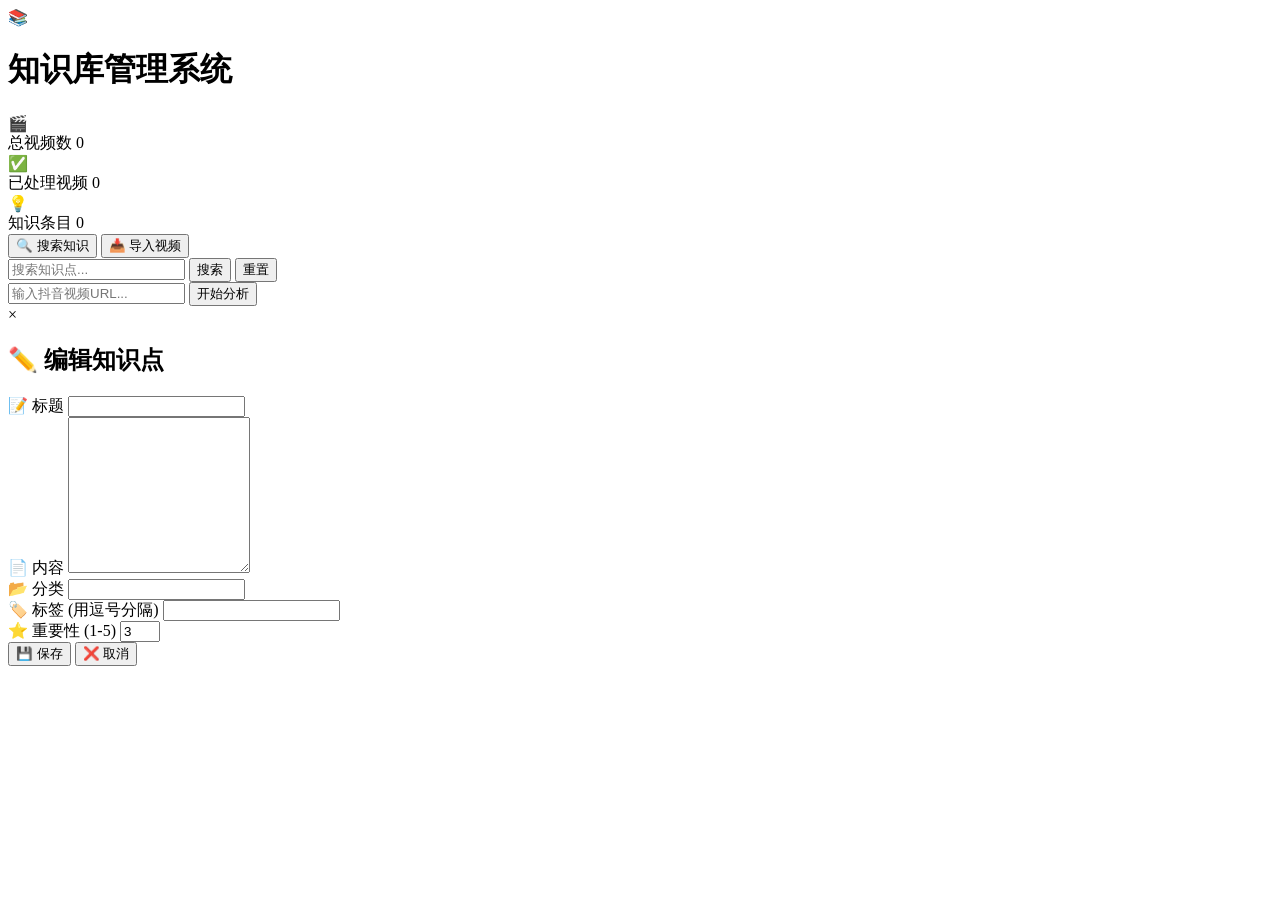
==== templates/index.html @ 3088b77e "feat(视频获取): 添加短链接转换功能以支持更多URL格式 在视频获取流程中添加短链接转换功能，能够自动将抖音、快手等平台的短链接转换为长链接" ====
<!DOCTYPE html>
<html lang="zh-CN">
<head>
    <meta charset="UTF-8">
    <meta name="viewport" content="width=device-width, initial-scale=1.0">
    <title>知识库管理系统</title>
    <link rel="stylesheet" href="{{ url_for('static', filename='style.css') }}">
</head>
<body>
    <div class="container">
        <header>
            <div class="header-content">
                <div class="header-title">
                    <span class="header-icon">📚</span>
                    <h1>知识库管理系统</h1>
                </div>
                <div class="stats" id="stats">
                    <div class="stat-item">
                        <div class="stat-icon">🎬</div>
                        <div class="stat-content">
                            <span class="stat-label">总视频数</span>
                            <span class="stat-value" id="total-videos">0</span>
                        </div>
                    </div>
                    <div class="stat-item">
                        <div class="stat-icon">✅</div>
                        <div class="stat-content">
                            <span class="stat-label">已处理视频</span>
                            <span class="stat-value" id="processed-videos">0</span>
                        </div>
                    </div>
                    <div class="stat-item">
                        <div class="stat-icon">💡</div>
                        <div class="stat-content">
                            <span class="stat-label">知识条目</span>
                            <span class="stat-value" id="total-knowledge">0</span>
                        </div>
                    </div>
                </div>
            </div>
        </header>

        <div class="tabs-container">
            <div class="tabs">
                <button class="tab-btn active" onclick="switchTab('search')">
                    <span class="tab-icon">🔍</span>
                    搜索知识
                </button>
                <button class="tab-btn" onclick="switchTab('import')">
                    <span class="tab-icon">📥</span>
                    导入视频
                </button>
            </div>

            <div class="tab-content">
                <div id="search-tab" class="tab-pane active">
                    <div class="search-wrapper">
                        <input type="text" id="search-input" placeholder="搜索知识点..." class="search-input">
                        <button onclick="searchKnowledge()" class="btn btn-primary">
                            <span>搜索</span>
                        </button>
                        <button onclick="loadKnowledge()" class="btn btn-secondary">
                            <span>重置</span>
                        </button>
                    </div>
                </div>

                <div id="import-tab" class="tab-pane">
                    <div class="import-wrapper">
                        <input type="text" id="video-url-input" placeholder="输入抖音视频URL..." class="video-input">
                        <button onclick="analyzeVideo()" class="btn btn-success" id="analyze-btn">
                            <span>开始分析</span>
                        </button>
                    </div>
                    <div id="progress-section" class="progress-section" style="display: none;">
                        <div class="progress-info">
                            <span class="progress-icon">⏳</span>
                            <span class="progress-label">处理进度</span>
                        </div>
                        <div class="progress-bar">
                            <div class="progress-fill" id="progress-fill"></div>
                        </div>
                        <div class="progress-text" id="progress-text">准备中...</div>
                    </div>
                </div>
            </div>
        </div>

        <div class="knowledge-list" id="knowledge-list">
        </div>

        <div class="pagination" id="pagination">
        </div>
    </div>

    <div id="edit-modal" class="modal">
        <div class="modal-content">
            <span class="close" onclick="closeModal()">&times;</span>
            <h2>✏️ 编辑知识点</h2>
            <form id="edit-form">
                <input type="hidden" id="edit-id">
                <div class="form-group">
                    <label for="edit-title">📝 标题</label>
                    <input type="text" id="edit-title" required>
                </div>
                <div class="form-group">
                    <label for="edit-content">📄 内容</label>
                    <textarea id="edit-content" rows="10" required></textarea>
                </div>
                <div class="form-group">
                    <label for="edit-category">📂 分类</label>
                    <input type="text" id="edit-category">
                </div>
                <div class="form-group">
                    <label for="edit-tags">🏷️ 标签 (用逗号分隔)</label>
                    <input type="text" id="edit-tags">
                </div>
                <div class="form-group">
                    <label for="edit-importance">⭐ 重要性 (1-5)</label>
                    <input type="number" id="edit-importance" min="1" max="5" value="3">
                </div>
                <div class="form-actions">
                    <button type="submit" class="btn btn-primary">
                        <span>💾 保存</span>
                    </button>
                    <button type="button" class="btn btn-secondary" onclick="closeModal()">
                        <span>❌ 取消</span>
                    </button>
                </div>
            </form>
        </div>
    </div>

    <script>
        let currentPage = 1;
        const perPage = 20;

        document.addEventListener('DOMContentLoaded', function() {
            loadKnowledge();
            loadStats();
        });

        document.getElementById('search-input').addEventListener('keypress', function(e) {
            if (e.key === 'Enter') {
                searchKnowledge();
            }
        });

        document.getElementById('video-url-input').addEventListener('keypress', function(e) {
            if (e.key === 'Enter') {
                analyzeVideo();
            }
        });

        function switchTab(tabName) {
            const searchTab = document.getElementById('search-tab');
            const importTab = document.getElementById('import-tab');
            const tabButtons = document.querySelectorAll('.tab-btn');

            tabButtons.forEach(btn => btn.classList.remove('active'));

            if (tabName === 'search') {
                searchTab.classList.add('active');
                importTab.classList.remove('active');
                tabButtons[0].classList.add('active');
            } else {
                importTab.classList.add('active');
                searchTab.classList.remove('active');
                tabButtons[1].classList.add('active');
            }
        }

        function loadKnowledge(page = 1) {
            currentPage = page;
            const searchInput = document.getElementById('search-input').value;
            const url = searchInput 
                ? `/api/knowledge?search=${encodeURIComponent(searchInput)}&page=${page}&per_page=${perPage}`
                : `/api/knowledge?page=${page}&per_page=${perPage}`;

            console.log('正在加载知识条目:', url);
            fetch(url)
                .then(response => {
                    console.log('API响应状态:', response.status);
                    return response.json();
                })
                .then(data => {
                    console.log('API返回数据:', data);
                    console.log('知识条目数量:', data.knowledge.length);
                    renderKnowledge(data.knowledge);
                    renderPagination(data.total_pages, data.page);
                })
                .catch(error => {
                    console.error('加载知识条目失败:', error);
                });
        }

        function searchKnowledge() {
            loadKnowledge(1);
        }

        function renderKnowledge(knowledgeList) {
            console.log('正在渲染知识条目，数量:', knowledgeList.length);
            const container = document.getElementById('knowledge-list');
            container.innerHTML = '';

            if (knowledgeList.length === 0) {
                container.innerHTML = '<p class="no-data">📭 暂无数据</p>';
                return;
            }

            knowledgeList.forEach(kp => {
                console.log('渲染知识条目:', kp.title);
                const card = document.createElement('div');
                card.className = 'knowledge-card';
                card.innerHTML = `
                    <div class="card-header">
                        <h3 class="card-title">${escapeHtml(kp.title || '无标题')}</h3>
                        <span class="card-category">${escapeHtml(kp.category || '未分类')}</span>
                    </div>
                    <div class="card-content">
                        <p>${escapeHtml(kp.content || '')}</p>
                    </div>
                    <div class="card-footer">
                        <div class="tags">
                            ${ensureArray(kp.tags).map(tag => `<span class="tag">${escapeHtml(tag)}</span>`).join('')}
                        </div>
                        <div class="card-meta">
                            <span class="importance importance-${kp.importance}">重要性: ${kp.importance}</span>
                            <span class="date">${kp.created_at}</span>
                        </div>
                    </div>
                    <div class="card-actions">
                        <button onclick="editKnowledge(${kp.id})" class="btn btn-small btn-edit">
                            <span>✏️ 编辑</span>
                        </button>
                        <button onclick="deleteKnowledge(${kp.id})" class="btn btn-small btn-delete">
                            <span>🗑️ 删除</span>
                        </button>
                    </div>
                `;
                container.appendChild(card);
            });
            console.log('知识条目渲染完成');
        }

        function renderPagination(totalPages, currentPage) {
            const container = document.getElementById('pagination');
            container.innerHTML = '';

            if (totalPages <= 1) return;

            for (let i = 1; i <= totalPages; i++) {
                const btn = document.createElement('button');
                btn.className = `page-btn ${i === currentPage ? 'active' : ''}`;
                btn.textContent = i;
                btn.onclick = () => loadKnowledge(i);
                container.appendChild(btn);
            }
        }

        function editKnowledge(id) {
            fetch(`/api/knowledge/${id}`)
                .then(response => response.json())
                .then(data => {
                    document.getElementById('edit-id').value = data.id;
                    document.getElementById('edit-title').value = data.title || '';
                    document.getElementById('edit-content').value = data.content || '';
                    document.getElementById('edit-category').value = data.category || '';
                    document.getElementById('edit-tags').value = ensureArray(data.tags).join(', ');
                    document.getElementById('edit-importance').value = data.importance || 3;
                    document.getElementById('edit-modal').style.display = 'block';
                });
        }

        function deleteKnowledge(id) {
            if (confirm('确定要删除这个知识点吗？')) {
                fetch(`/api/knowledge/${id}`, {
                    method: 'DELETE'
                })
                .then(response => response.json())
                .then(data => {
                    if (data.success) {
                        loadKnowledge(currentPage);
                        loadStats();
                        alert('删除成功');
                    } else {
                        alert('删除失败');
                    }
                });
            }
        }

        function closeModal() {
            document.getElementById('edit-modal').style.display = 'none';
        }

        document.getElementById('edit-form').addEventListener('submit', function(e) {
            e.preventDefault();
            const id = document.getElementById('edit-id').value;
            const tags = document.getElementById('edit-tags').value.split(',').map(t => t.trim()).filter(t => t);

            fetch(`/api/knowledge/${id}`, {
                method: 'PUT',
                headers: {
                    'Content-Type': 'application/json'
                },
                body: JSON.stringify({
                    title: document.getElementById('edit-title').value,
                    content: document.getElementById('edit-content').value,
                    category: document.getElementById('edit-category').value,
                    tags: tags,
                    importance: parseInt(document.getElementById('edit-importance').value)
                })
            })
            .then(response => response.json())
            .then(data => {
                if (data.success) {
                    closeModal();
                    loadKnowledge(currentPage);
                    alert('保存成功');
                } else {
                    alert('保存失败');
                }
            });
        });

        function analyzeVideo() {
            const url = document.getElementById('video-url-input').value.trim();
            if (!url) {
                alert('请输入视频URL');
                return;
            }

            const btn = document.getElementById('analyze-btn');
            btn.disabled = true;
            btn.innerHTML = '<span>⏳ 分析中...</span>';

            document.getElementById('progress-section').style.display = 'block';
            updateProgress(0, '正在启动任务...');

            fetch('/api/analyze', {
                method: 'POST',
                headers: {
                    'Content-Type': 'application/json'
                },
                body: JSON.stringify({ url: url })
            })
            .then(response => {
                if (!response.ok) {
                    throw new Error(`HTTP ${response.status}`);
                }
                return response.json();
            })
            .then(data => {
                if (data.success) {
                    pollTaskStatus(data.task_id);
                } else {
                    throw new Error(data.error || '分析失败');
                }
            })
            .catch(error => {
                updateProgress(0, '分析失败: ' + error.message);
                btn.disabled = false;
                btn.innerHTML = '<span>🎥 开始分析</span>';
                setTimeout(() => {
                    document.getElementById('progress-section').style.display = 'none';
                }, 3000);
                alert('视频分析失败: ' + error.message);
            });
        }

        function pollTaskStatus(taskId) {
            const pollInterval = setInterval(() => {
                fetch(`/api/task/${taskId}`)
                    .then(response => response.json())
                    .then(data => {
                        if (data.error) {
                            clearInterval(pollInterval);
                            updateProgress(0, '任务错误: ' + data.error);
                            const btn = document.getElementById('analyze-btn');
                            btn.disabled = false;
                            btn.innerHTML = '<span>🎥 开始分析</span>';
                            setTimeout(() => {
                                document.getElementById('progress-section').style.display = 'none';
                            }, 3000);
                            return;
                        }

                        updateProgress(data.progress, data.message);

                        if (data.status === 'completed') {
                            clearInterval(pollInterval);
                            setTimeout(() => {
                                document.getElementById('progress-section').style.display = 'none';
                                const btn = document.getElementById('analyze-btn');
                                btn.disabled = false;
                                btn.innerHTML = '<span>🎥 开始分析</span>';
                                document.getElementById('video-url-input').value = '';
                                loadKnowledge();
                                loadStats();
                                alert(`✅ 视频分析完成！提取了 ${data.result} 个知识点`);
                            }, 1000);
                        } else if (data.status === 'failed') {
                            clearInterval(pollInterval);
                            updateProgress(0, '任务失败: ' + data.error);
                            const btn = document.getElementById('analyze-btn');
                            btn.disabled = false;
                            btn.innerHTML = '<span>🎥 开始分析</span>';
                            setTimeout(() => {
                                document.getElementById('progress-section').style.display = 'none';
                            }, 3000);
                            alert('视频分析失败: ' + data.error);
                        }
                    })
                    .catch(error => {
                        console.error('轮询任务状态失败:', error);
                    });
            }, 1000);
        }

        function updateProgress(percent, text) {
            document.getElementById('progress-fill').style.width = percent + '%';
            document.getElementById('progress-text').textContent = text;
        }

        function loadStats() {
            fetch('/api/stats')
                .then(response => response.json())
                .then(data => {
                    document.getElementById('total-videos').textContent = data.total_videos;
                    document.getElementById('processed-videos').textContent = data.processed_videos;
                    document.getElementById('total-knowledge').textContent = data.total_knowledge;
                });
        }

        function escapeHtml(text) {
            const div = document.createElement('div');
            div.textContent = text;
            return div.innerHTML;
        }

        function ensureArray(value) {
            if (Array.isArray(value)) {
                return value;
            }
            if (typeof value === 'string' && value) {
                try {
                    return JSON.parse(value);
                } catch (e) {
                    return value.split(',').map(t => t.trim()).filter(t => t);
                }
            }
            return [];
        }
    </script>
</body>
</html>
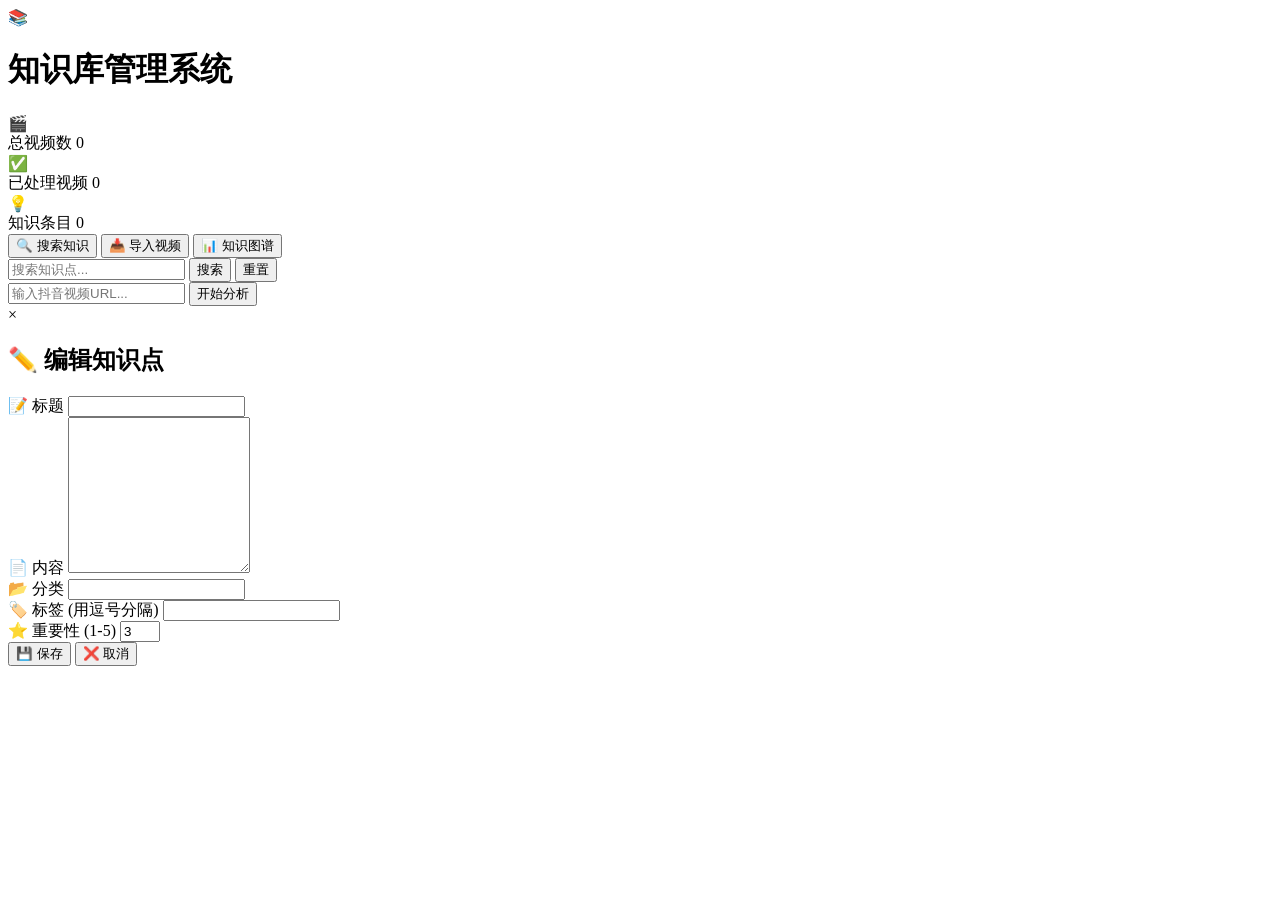
==== commit 7b3a5cca: "refactor(项目结构): 重构项目为模块化结构并优化部署流程 将项目重构为模块化结构，主要变更包括： 1. 将核心功能移至src/core目录 2. 用户界面代码移至src/ui目录 3. 工具" ====
--- a/templates/index.html
+++ b/templates/index.html
@@ -50,6 +50,10 @@
                     <span class="tab-icon">📥</span>
                     导入视频
                 </button>
+                <button class="tab-btn" onclick="location.href='/graph'">
+                    <span class="tab-icon">📊</span>
+                    知识图谱
+                </button>
             </div>
 
             <div class="tab-content">
@@ -209,10 +213,11 @@
             }
 
             knowledgeList.forEach(kp => {
-                console.log('渲染知识条目:', kp.title);
+                console.log('渲染知识条目:', kp.title, 'video_url:', kp.video_url);
                 const card = document.createElement('div');
                 card.className = 'knowledge-card';
-                card.innerHTML = `
+                
+                const cardHTML = `
                     <div class="card-header">
                         <h3 class="card-title">${escapeHtml(kp.title || '无标题')}</h3>
                         <span class="card-category">${escapeHtml(kp.category || '未分类')}</span>
@@ -230,6 +235,9 @@
                         </div>
                     </div>
                     <div class="card-actions">
+                        <button onclick="openDouyinVideo('${escapeHtml(kp.video_url || '')}')" class="btn btn-small btn-douyin" title="在抖音中查看视频">
+                            <img src="/static/douyin-icon.png" alt="抖音" class="btn-icon">
+                        </button>
                         <button onclick="editKnowledge(${kp.id})" class="btn btn-small btn-edit">
                             <span>✏️ 编辑</span>
                         </button>
@@ -238,6 +246,9 @@
                         </button>
                     </div>
                 `;
+                
+                console.log('生成的HTML:', cardHTML);
+                card.innerHTML = cardHTML;
                 container.appendChild(card);
             });
             console.log('知识条目渲染完成');
@@ -288,6 +299,14 @@
                     }
                 });
             }
+        }
+
+        function openDouyinVideo(videoUrl) {
+            if (!videoUrl) {
+                alert('没有找到视频链接');
+                return;
+            }
+            window.open(videoUrl, '_blank');
         }
 
         function closeModal() {
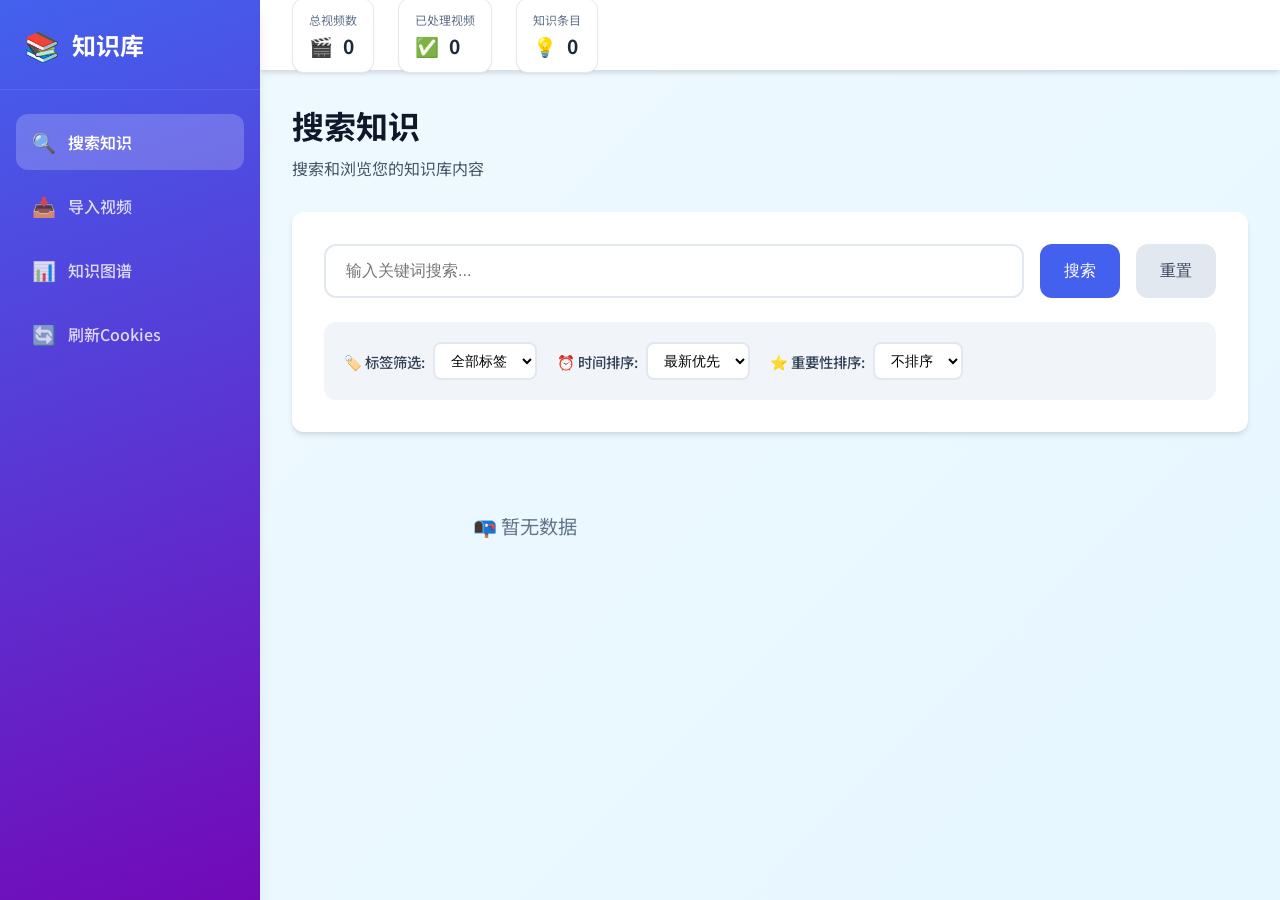
==== commit 96032941: "feat: 新增用户访问日志功能及相关工具 新增用户访问日志表及相关API，用于记录用户访问信息。添加多个cookies管理工具脚本，包括手动登录、cookies格式修复和转换工具。扩展数据库功能，支" ====
--- a/templates/index.html
+++ b/templates/index.html
@@ -4,78 +4,1077 @@
     <meta charset="UTF-8">
     <meta name="viewport" content="width=device-width, initial-scale=1.0">
     <title>知识库管理系统</title>
-    <link rel="stylesheet" href="{{ url_for('static', filename='style.css') }}">
+    <link href="https://fonts.googleapis.com/css2?family=Noto+Sans+SC:wght@300;400;500;700&display=swap" rel="stylesheet">
+    <style>
+        :root {
+            --primary: #4361ee;
+            --primary-dark: #3a56d4;
+            --secondary: #7209b7;
+            --accent: #4cc9f0;
+            --success: #4ade80;
+            --warning: #facc15;
+            --danger: #f87171;
+            --light: #f8fafc;
+            --dark: #0f172a;
+            --gray-100: #f1f5f9;
+            --gray-200: #e2e8f0;
+            --gray-300: #cbd5e1;
+            --gray-400: #94a3b8;
+            --gray-500: #64748b;
+            --gray-600: #475569;
+            --gray-700: #334155;
+            --gray-800: #1e293b;
+            --gray-900: #0f172a;
+            --card-bg: #ffffff;
+            --sidebar-width: 260px;
+            --header-height: 70px;
+            --border-radius: 12px;
+            --shadow-sm: 0 1px 2px rgba(0, 0, 0, 0.05);
+            --shadow-md: 0 4px 6px -1px rgba(0, 0, 0, 0.1), 0 2px 4px -1px rgba(0, 0, 0, 0.06);
+            --shadow-lg: 0 10px 15px -3px rgba(0, 0, 0, 0.1), 0 4px 6px -2px rgba(0, 0, 0, 0.05);
+        }
+
+        * {
+            margin: 0;
+            padding: 0;
+            box-sizing: border-box;
+        }
+
+        body {
+            font-family: 'Noto Sans SC', -apple-system, BlinkMacSystemFont, 'Segoe UI', Roboto, Oxygen, Ubuntu, Cantarell, 'Open Sans', 'Helvetica Neue', sans-serif;
+            background: linear-gradient(135deg, #f0f9ff 0%, #e6f7ff 100%);
+            color: var(--gray-800);
+            min-height: 100vh;
+            display: flex;
+            overflow-x: hidden;
+        }
+
+        /* Sidebar */
+        .sidebar {
+            width: var(--sidebar-width);
+            background: linear-gradient(160deg, var(--primary) 0%, var(--secondary) 100%);
+            color: white;
+            padding: 24px 0;
+            position: fixed;
+            height: 100vh;
+            top: 0;
+            left: 0;
+            z-index: 100;
+            overflow-y: auto;
+            box-shadow: var(--shadow-lg);
+        }
+
+        .sidebar-header {
+            padding: 0 24px 24px;
+            border-bottom: 1px solid rgba(255, 255, 255, 0.1);
+            margin-bottom: 24px;
+        }
+
+        .sidebar-title {
+            display: flex;
+            align-items: center;
+            gap: 12px;
+            font-size: 1.5rem;
+            font-weight: 700;
+        }
+
+        .sidebar-title .icon {
+            font-size: 1.8rem;
+        }
+
+        .nav-menu {
+            padding: 0 16px;
+        }
+
+        .nav-item {
+            margin-bottom: 8px;
+        }
+
+        .nav-link {
+            display: flex;
+            align-items: center;
+            gap: 12px;
+            padding: 14px 16px;
+            color: rgba(255, 255, 255, 0.8);
+            text-decoration: none;
+            border-radius: var(--border-radius);
+            transition: all 0.3s ease;
+            font-weight: 500;
+            cursor: pointer;
+        }
+
+        .nav-link:hover {
+            background: rgba(255, 255, 255, 0.1);
+            color: white;
+        }
+
+        .nav-link.active {
+            background: rgba(255, 255, 255, 0.2);
+            color: white;
+            font-weight: 600;
+        }
+
+        .nav-link.loading {
+            opacity: 0.6;
+            cursor: not-allowed;
+        }
+
+        .nav-link.loading::after {
+            content: '...';
+            animation: dots 1.5s steps(4, end) infinite;
+        }
+
+        @keyframes dots {
+            0%, 20% { content: ''; }
+            40% { content: '.'; }
+            60% { content: '..'; }
+            80%, 100% { content: '...'; }
+        }
+
+        .nav-link .icon {
+            font-size: 1.2rem;
+            width: 24px;
+            text-align: center;
+        }
+
+        /* Main Content */
+        .main-content {
+            flex: 1;
+            margin-left: var(--sidebar-width);
+            min-height: 100vh;
+        }
+
+        /* Header */
+        .main-header {
+            height: var(--header-height);
+            background: white;
+            box-shadow: var(--shadow-md);
+            display: flex;
+            align-items: center;
+            justify-content: space-between;
+            padding: 0 32px;
+            position: sticky;
+            top: 0;
+            z-index: 90;
+        }
+
+        .header-stats {
+            display: flex;
+            gap: 24px;
+        }
+
+        .stat-card {
+            background: var(--card-bg);
+            padding: 12px 16px;
+            border-radius: var(--border-radius);
+            box-shadow: var(--shadow-sm);
+            border: 1px solid var(--gray-200);
+        }
+
+        .stat-label {
+            font-size: 0.75rem;
+            color: var(--gray-500);
+            margin-bottom: 4px;
+            display: block;
+        }
+
+        .stat-value {
+            font-size: 1.2rem;
+            font-weight: 700;
+            color: var(--gray-800);
+        }
+
+        .stat-icon {
+            font-size: 1.2rem;
+            margin-right: 6px;
+        }
+
+        /* Content Area */
+        .content {
+            padding: 32px;
+        }
+
+        .page-header {
+            margin-bottom: 32px;
+        }
+
+        .page-title {
+            font-size: 2rem;
+            font-weight: 700;
+            color: var(--gray-900);
+            margin-bottom: 8px;
+        }
+
+        .page-subtitle {
+            font-size: 1rem;
+            color: var(--gray-600);
+        }
+
+        /* Tab Content */
+        .tab-content {
+            display: none;
+        }
+
+        .tab-content.active {
+            display: block;
+        }
+
+        /* Search Section */
+        .search-section {
+            background: var(--card-bg);
+            padding: 32px;
+            border-radius: var(--border-radius);
+            box-shadow: var(--shadow-md);
+            margin-bottom: 32px;
+        }
+
+        .search-form {
+            display: flex;
+            gap: 16px;
+            margin-bottom: 24px;
+        }
+
+        .filter-section {
+            display: flex;
+            gap: 20px;
+            flex-wrap: wrap;
+            padding: 20px;
+            background: var(--gray-100);
+            border-radius: var(--border-radius);
+            margin-top: 20px;
+        }
+
+        .filter-group {
+            display: flex;
+            align-items: center;
+            gap: 8px;
+        }
+
+        .filter-label {
+            font-weight: 500;
+            color: var(--gray-700);
+            font-size: 0.9rem;
+            white-space: nowrap;
+        }
+
+        .filter-select {
+            padding: 8px 12px;
+            border: 2px solid var(--gray-200);
+            border-radius: 8px;
+            background: white;
+            font-size: 0.9rem;
+            cursor: pointer;
+            transition: all 0.3s ease;
+        }
+
+        .filter-select:hover {
+            border-color: var(--primary);
+        }
+
+        .filter-select:focus {
+            outline: none;
+            border-color: var(--primary);
+            box-shadow: 0 0 0 3px rgba(67, 97, 238, 0.1);
+        }
+
+        .search-input {
+            flex: 1;
+            padding: 16px 20px;
+            border: 2px solid var(--gray-200);
+            border-radius: var(--border-radius);
+            font-size: 1rem;
+            transition: all 0.3s ease;
+        }
+
+        .search-input:focus {
+            outline: none;
+            border-color: var(--primary);
+            box-shadow: 0 0 0 3px rgba(67, 97, 238, 0.1);
+        }
+
+        .btn {
+            padding: 16px 24px;
+            border: none;
+            border-radius: var(--border-radius);
+            cursor: pointer;
+            font-size: 1rem;
+            font-weight: 500;
+            transition: all 0.3s ease;
+            display: inline-flex;
+            align-items: center;
+            justify-content: center;
+            gap: 8px;
+        }
+
+        .btn-primary {
+            background: var(--primary);
+            color: white;
+        }
+
+        .btn-primary:hover {
+            background: var(--primary-dark);
+            transform: translateY(-2px);
+            box-shadow: 0 4px 12px rgba(67, 97, 238, 0.3);
+        }
+
+        .btn-secondary {
+            background: var(--gray-200);
+            color: var(--gray-700);
+        }
+
+        .btn-secondary:hover {
+            background: var(--gray-300);
+        }
+
+        .btn-success {
+            background: var(--success);
+            color: white;
+        }
+
+        .btn-success:hover {
+            background: #22c55e;
+        }
+
+        /* Import Section */
+        .import-section {
+            background: var(--card-bg);
+            padding: 32px;
+            border-radius: var(--border-radius);
+            box-shadow: var(--shadow-md);
+            margin-bottom: 32px;
+        }
+
+        .import-form {
+            display: flex;
+            gap: 16px;
+            margin-bottom: 24px;
+        }
+
+        .import-input {
+            flex: 1;
+            padding: 16px 20px;
+            border: 2px solid var(--gray-200);
+            border-radius: var(--border-radius);
+            font-size: 1rem;
+        }
+
+        .import-input:focus {
+            outline: none;
+            border-color: var(--success);
+            box-shadow: 0 0 0 3px rgba(76, 201, 240, 0.1);
+        }
+
+        /* Progress Section */
+        .progress-section {
+            background: var(--gray-100);
+            padding: 24px;
+            border-radius: var(--border-radius);
+            margin-top: 24px;
+        }
+
+        .progress-info {
+            display: flex;
+            align-items: center;
+            gap: 12px;
+            margin-bottom: 16px;
+        }
+
+        .progress-icon {
+            font-size: 1.5rem;
+        }
+
+        .progress-label {
+            font-weight: 600;
+            color: var(--gray-700);
+        }
+
+        .progress-bar {
+            height: 8px;
+            background: var(--gray-200);
+            border-radius: 4px;
+            overflow: hidden;
+            margin-bottom: 12px;
+        }
+
+        .progress-fill {
+            height: 100%;
+            background: linear-gradient(90deg, var(--primary), var(--accent));
+            transition: width 0.3s ease;
+            width: 0%;
+        }
+
+        .progress-text {
+            font-size: 0.9rem;
+            color: var(--gray-600);
+        }
+
+        /* Knowledge Grid */
+        .knowledge-grid {
+            display: grid;
+            grid-template-columns: repeat(auto-fill, minmax(400px, 1fr));
+            gap: 24px;
+            margin-bottom: 32px;
+        }
+
+        .knowledge-card {
+            background: var(--card-bg);
+            border-radius: var(--border-radius);
+            box-shadow: var(--shadow-md);
+            padding: 24px;
+            transition: all 0.3s ease;
+        }
+
+        .knowledge-card.highlighted {
+            border: 3px solid var(--primary);
+            box-shadow: 0 0 20px rgba(67, 97, 238, 0.5);
+            transform: scale(1.02);
+        }
+
+        .knowledge-card:hover {
+            transform: translateY(-4px);
+            box-shadow: var(--shadow-lg);
+        }
+
+        .card-header {
+            display: flex;
+            justify-content: space-between;
+            align-items: flex-start;
+            margin-bottom: 16px;
+        }
+
+        .card-header-left {
+            flex: 1;
+        }
+
+        .card-id {
+            background: var(--primary);
+            color: white;
+            padding: 4px 12px;
+            border-radius: 6px;
+            font-size: 0.85rem;
+            font-weight: 600;
+            white-space: nowrap;
+            box-shadow: 0 2px 4px rgba(67, 97, 238, 0.3);
+        }
+
+        .card-title {
+            font-size: 1.2rem;
+            font-weight: 600;
+            color: var(--gray-900);
+            margin-bottom: 8px;
+        }
+
+        .card-category {
+            display: inline-block;
+            padding: 4px 12px;
+            background: var(--gray-100);
+            color: var(--gray-600);
+            border-radius: 20px;
+            font-size: 0.85rem;
+            font-weight: 500;
+        }
+
+        .card-content {
+            color: var(--gray-700);
+            line-height: 1.6;
+            margin-bottom: 16px;
+            font-size: 0.95rem;
+        }
+
+        .related-ids {
+            background: var(--gray-100);
+            padding: 12px;
+            border-radius: 8px;
+            margin-bottom: 16px;
+            border-left: 3px solid var(--primary);
+        }
+
+        .related-label {
+            font-weight: 600;
+            color: var(--gray-700);
+            font-size: 0.85rem;
+            display: block;
+            margin-bottom: 8px;
+        }
+
+        .related-ids-list {
+            display: flex;
+            gap: 6px;
+            flex-wrap: wrap;
+        }
+
+        .related-id {
+            display: inline-block;
+            padding: 4px 10px;
+            background: white;
+            color: var(--primary);
+            border: 1px solid var(--primary);
+            border-radius: 4px;
+            font-size: 0.8rem;
+            font-weight: 500;
+            cursor: pointer;
+            transition: all 0.3s ease;
+        }
+
+        .related-id:hover {
+            background: var(--primary);
+            color: white;
+        }
+
+        .card-footer {
+            display: flex;
+            justify-content: space-between;
+            align-items: center;
+            padding-top: 16px;
+            border-top: 1px solid var(--gray-200);
+        }
+
+        .tags {
+            display: flex;
+            gap: 8px;
+            flex-wrap: wrap;
+        }
+
+        .tag {
+            padding: 4px 10px;
+            background: var(--gray-100);
+            color: var(--gray-600);
+            border-radius: 6px;
+            font-size: 0.8rem;
+        }
+
+        .card-meta {
+            display: flex;
+            align-items: center;
+            gap: 16px;
+        }
+
+        .importance {
+            font-size: 0.85rem;
+            font-weight: 500;
+        }
+
+        .importance-1 { color: var(--gray-500); }
+        .importance-2 { color: var(--warning); }
+        .importance-3 { color: var(--success); }
+        .importance-4 { color: var(--primary); }
+        .importance-5 { color: var(--danger); }
+
+        .date {
+            font-size: 0.85rem;
+            color: var(--gray-500);
+        }
+
+        .card-actions {
+            display: flex;
+            gap: 8px;
+            margin-top: 16px;
+        }
+
+        .btn-small {
+            padding: 8px 16px;
+            font-size: 0.85rem;
+            border-radius: 8px;
+            border: none;
+            cursor: pointer;
+            transition: all 0.3s ease;
+            display: inline-flex;
+            align-items: center;
+            gap: 6px;
+        }
+
+        .btn-edit {
+            background: var(--primary);
+            color: white;
+        }
+
+        .btn-edit:hover {
+            background: var(--primary-dark);
+        }
+
+        .btn-delete {
+            background: var(--danger);
+            color: white;
+        }
+
+        .btn-delete:hover {
+            background: #dc2626;
+        }
+
+        .btn-douyin {
+            background: #fe2c55;
+            color: white;
+        }
+
+        .btn-douyin:hover {
+            background: #e0254a;
+        }
+
+        .btn-icon {
+            width: 16px;
+            height: 16px;
+        }
+
+        /* Pagination */
+        .pagination {
+            display: flex;
+            gap: 8px;
+            justify-content: center;
+            margin-top: 32px;
+        }
+
+        .page-btn {
+            padding: 10px 16px;
+            border: 2px solid var(--gray-200);
+            background: white;
+            border-radius: 8px;
+            cursor: pointer;
+            font-weight: 500;
+            transition: all 0.3s ease;
+        }
+
+        .page-btn:hover {
+            border-color: var(--primary);
+            color: var(--primary);
+        }
+
+        .page-btn.active {
+            background: var(--primary);
+            color: white;
+            border-color: var(--primary);
+        }
+
+        /* Modal */
+        .modal {
+            display: none;
+            position: fixed;
+            z-index: 1000;
+            left: 0;
+            top: 0;
+            width: 100%;
+            height: 100%;
+            background: rgba(0, 0, 0, 0.5);
+            animation: fadeIn 0.3s ease;
+        }
+
+        .modal.show {
+            display: block;
+        }
+
+        @keyframes fadeIn {
+            from { opacity: 0; }
+            to { opacity: 1; }
+        }
+
+        .modal-content {
+            background: white;
+            margin: 10% auto;
+            padding: 32px;
+            border-radius: var(--border-radius);
+            width: 90%;
+            max-width: 600px;
+            box-shadow: var(--shadow-lg);
+            animation: slideIn 0.3s ease;
+        }
+
+        @keyframes slideIn {
+            from { transform: translateY(-50px); opacity: 0; }
+            to { transform: translateY(0); opacity: 1; }
+        }
+
+        .close {
+            float: right;
+            font-size: 28px;
+            font-weight: bold;
+            color: var(--gray-400);
+            cursor: pointer;
+            transition: color 0.3s ease;
+        }
+
+        .close:hover {
+            color: var(--gray-600);
+        }
+
+        .form-group {
+            margin-bottom: 20px;
+        }
+
+        .form-group label {
+            display: block;
+            margin-bottom: 8px;
+            font-weight: 500;
+            color: var(--gray-700);
+        }
+
+        .form-group input,
+        .form-group textarea {
+            width: 100%;
+            padding: 12px;
+            border: 2px solid var(--gray-200);
+            border-radius: var(--border-radius);
+            font-size: 1rem;
+            transition: all 0.3s ease;
+        }
+
+        .form-group input:focus,
+        .form-group textarea:focus {
+            outline: none;
+            border-color: var(--primary);
+            box-shadow: 0 0 0 3px rgba(67, 97, 238, 0.1);
+        }
+
+        .form-actions {
+            display: flex;
+            gap: 12px;
+            justify-content: flex-end;
+            margin-top: 24px;
+        }
+
+        /* No Data */
+        .no-data {
+            text-align: center;
+            padding: 48px;
+            color: var(--gray-500);
+            font-size: 1.2rem;
+        }
+
+        /* Toast Notification */
+        .toast-container {
+            position: fixed;
+            top: 20px;
+            right: 20px;
+            z-index: 9999;
+            display: flex;
+            flex-direction: column;
+            gap: 10px;
+        }
+
+        .toast {
+            background: white;
+            padding: 16px 24px;
+            border-radius: 8px;
+            box-shadow: 0 4px 12px rgba(0, 0, 0, 0.15);
+            display: flex;
+            align-items: center;
+            gap: 12px;
+            min-width: 300px;
+            animation: slideIn 0.3s ease;
+            border-left: 4px solid var(--primary);
+        }
+
+        .toast.success {
+            border-left-color: var(--success);
+        }
+
+        .toast.error {
+            border-left-color: var(--danger);
+        }
+
+        .toast.warning {
+            border-left-color: var(--warning);
+        }
+
+        .toast-icon {
+            font-size: 1.5rem;
+        }
+
+        .toast-message {
+            flex: 1;
+            font-size: 0.95rem;
+            color: var(--gray-800);
+            font-weight: 500;
+        }
+
+        @keyframes slideIn {
+            from {
+                transform: translateX(100%);
+                opacity: 0;
+            }
+            to {
+                transform: translateX(0);
+                opacity: 1;
+            }
+        }
+
+        @keyframes slideOut {
+            from {
+                transform: translateX(0);
+                opacity: 1;
+            }
+            to {
+                transform: translateX(100%);
+                opacity: 0;
+            }
+        }
+
+        .toast.hiding {
+                animation: slideOut 0.3s ease;
+            }
+
+        @media (max-width: 768px) {
+            .toast-container {
+                top: 10px;
+                right: 10px;
+                left: 10px;
+            }
+
+            .toast {
+                min-width: auto;
+                padding: 12px 16px;
+            }
+        }
+
+        /* Responsive */
+        @media (max-width: 768px) {
+            .sidebar {
+                width: 70px;
+                padding: 16px 0;
+            }
+
+            .sidebar-header {
+                padding: 0 12px 16px;
+            }
+
+            .sidebar-title {
+                flex-direction: column;
+                align-items: center;
+                gap: 8px;
+                font-size: 0.8rem;
+            }
+
+            .sidebar-title .icon {
+                font-size: 1.5rem;
+            }
+
+            .nav-menu {
+                padding: 0 8px;
+            }
+
+            .nav-link {
+                padding: 12px;
+                justify-content: center;
+            }
+
+            .nav-link span:not(.icon) {
+                display: none;
+            }
+
+            .main-content {
+                margin-left: 70px;
+            }
+
+            .main-header {
+                padding: 0 16px;
+            }
+
+            .header-stats {
+                display: none;
+            }
+
+            .content {
+                padding: 16px;
+            }
+
+            .search-section,
+            .import-section {
+                padding: 24px;
+            }
+
+            .search-form,
+            .import-form {
+                flex-direction: column;
+            }
+
+            .knowledge-grid {
+                grid-template-columns: 1fr;
+            }
+
+            .card-header {
+                flex-direction: column;
+                gap: 8px;
+            }
+
+            .card-id {
+                align-self: flex-end;
+            }
+
+            .filter-section {
+                flex-direction: column;
+                gap: 12px;
+            }
+
+            .filter-group {
+                width: 100%;
+            }
+
+            .filter-select {
+                flex: 1;
+            }
+
+            .card-footer {
+                flex-direction: column;
+                align-items: flex-start;
+                gap: 16px;
+            }
+
+            .card-meta {
+                align-items: flex-start;
+            }
+        }
+
+        @media (max-width: 480px) {
+            .modal-content {
+                margin: 10% auto;
+                padding: 24px;
+                width: 95%;
+            }
+
+            .search-form,
+            .import-form {
+                gap: 12px;
+            }
+
+            .btn {
+                padding: 12px 16px;
+            }
+        }
+    </style>
 </head>
 <body>
-    <div class="container">
-        <header>
-            <div class="header-content">
-                <div class="header-title">
-                    <span class="header-icon">📚</span>
-                    <h1>知识库管理系统</h1>
+    <!-- Toast Container -->
+    <div class="toast-container" id="toast-container"></div>
+
+    <!-- Sidebar -->
+    <div class="sidebar">
+        <div class="sidebar-header">
+            <div class="sidebar-title">
+                <span class="icon">📚</span>
+                <span>知识库</span>
+            </div>
+        </div>
+        <nav class="nav-menu">
+            <div class="nav-item">
+                <a href="#" class="nav-link active" onclick="switchTab('search'); return false;">
+                    <span class="icon">🔍</span>
+                    <span>搜索知识</span>
+                </a>
+            </div>
+            <div class="nav-item">
+                <a href="#" class="nav-link" onclick="switchTab('import'); return false;">
+                    <span class="icon">📥</span>
+                    <span>导入视频</span>
+                </a>
+            </div>
+            <div class="nav-item">
+                <a href="/graph" class="nav-link">
+                    <span class="icon">📊</span>
+                    <span>知识图谱</span>
+                </a>
+            </div>
+            <div class="nav-item">
+                <a href="#" class="nav-link" onclick="refreshCookies(); return false;">
+                    <span class="icon">🔄</span>
+                    <span>刷新Cookies</span>
+                </a>
+            </div>
+        </nav>
+    </div>
+
+    <!-- Main Content -->
+    <div class="main-content">
+        <!-- Header -->
+        <header class="main-header">
+            <div class="header-stats">
+                <div class="stat-card">
+                    <span class="stat-label">总视频数</span>
+                    <div class="stat-value">
+                        <span class="stat-icon">🎬</span>
+                        <span id="total-videos">0</span>
+                    </div>
                 </div>
-                <div class="stats" id="stats">
-                    <div class="stat-item">
-                        <div class="stat-icon">🎬</div>
-                        <div class="stat-content">
-                            <span class="stat-label">总视频数</span>
-                            <span class="stat-value" id="total-videos">0</span>
-                        </div>
+                <div class="stat-card">
+                    <span class="stat-label">已处理视频</span>
+                    <div class="stat-value">
+                        <span class="stat-icon">✅</span>
+                        <span id="processed-videos">0</span>
                     </div>
-                    <div class="stat-item">
-                        <div class="stat-icon">✅</div>
-                        <div class="stat-content">
-                            <span class="stat-label">已处理视频</span>
-                            <span class="stat-value" id="processed-videos">0</span>
-                        </div>
-                    </div>
-                    <div class="stat-item">
-                        <div class="stat-icon">💡</div>
-                        <div class="stat-content">
-                            <span class="stat-label">知识条目</span>
-                            <span class="stat-value" id="total-knowledge">0</span>
-                        </div>
+                </div>
+                <div class="stat-card">
+                    <span class="stat-label">知识条目</span>
+                    <div class="stat-value">
+                        <span class="stat-icon">💡</span>
+                        <span id="total-knowledge">0</span>
                     </div>
                 </div>
             </div>
         </header>
 
-        <div class="tabs-container">
-            <div class="tabs">
-                <button class="tab-btn active" onclick="switchTab('search')">
-                    <span class="tab-icon">🔍</span>
-                    搜索知识
-                </button>
-                <button class="tab-btn" onclick="switchTab('import')">
-                    <span class="tab-icon">📥</span>
-                    导入视频
-                </button>
-                <button class="tab-btn" onclick="location.href='/graph'">
-                    <span class="tab-icon">📊</span>
-                    知识图谱
-                </button>
-            </div>
-
-            <div class="tab-content">
-                <div id="search-tab" class="tab-pane active">
-                    <div class="search-wrapper">
-                        <input type="text" id="search-input" placeholder="搜索知识点..." class="search-input">
-                        <button onclick="searchKnowledge()" class="btn btn-primary">
+        <!-- Content -->
+        <main class="content">
+            <!-- Search Tab -->
+            <div id="search-tab" class="tab-content active">
+                <div class="page-header">
+                    <h1 class="page-title">搜索知识</h1>
+                    <p class="page-subtitle">搜索和浏览您的知识库内容</p>
+                </div>
+
+                <section class="search-section">
+                    <form class="search-form">
+                        <input type="text" id="search-input" placeholder="输入关键词搜索..." class="search-input">
+                        <button type="button" onclick="searchKnowledge()" class="btn btn-primary">
                             <span>搜索</span>
                         </button>
-                        <button onclick="loadKnowledge()" class="btn btn-secondary">
+                        <button type="button" onclick="loadKnowledge()" class="btn btn-secondary">
                             <span>重置</span>
                         </button>
+                    </form>
+                    
+                    <div class="filter-section">
+                        <div class="filter-group">
+                            <label class="filter-label">🏷️ 标签筛选:</label>
+                            <select id="tag-filter" class="filter-select" onchange="applyFilters()">
+                                <option value="">全部标签</option>
+                            </select>
+                        </div>
+                        <div class="filter-group">
+                            <label class="filter-label">⏰ 时间排序:</label>
+                            <select id="time-sort" class="filter-select" onchange="applyFilters()">
+                                <option value="desc">最新优先</option>
+                                <option value="asc">最早优先</option>
+                            </select>
+                        </div>
+                        <div class="filter-group">
+                            <label class="filter-label">⭐ 重要性排序:</label>
+                            <select id="importance-sort" class="filter-select" onchange="applyFilters()">
+                                <option value="">不排序</option>
+                                <option value="desc">高到低</option>
+                                <option value="asc">低到高</option>
+                            </select>
+                        </div>
                     </div>
+                </section>
+
+                <div class="knowledge-grid" id="knowledge-list">
+                    <p class="no-data">📭 暂无数据</p>
                 </div>
 
-                <div id="import-tab" class="tab-pane">
-                    <div class="import-wrapper">
-                        <input type="text" id="video-url-input" placeholder="输入抖音视频URL..." class="video-input">
-                        <button onclick="analyzeVideo()" class="btn btn-success" id="analyze-btn">
+                <div class="pagination" id="pagination"></div>
+            </div>
+
+            <!-- Import Tab -->
+            <div id="import-tab" class="tab-content">
+                <div class="page-header">
+                    <h1 class="page-title">导入视频</h1>
+                    <p class="page-subtitle">从抖音导入视频并提取知识</p>
+                </div>
+
+                <section class="import-section">
+                    <form class="import-form">
+                        <input type="text" id="video-url-input" placeholder="输入抖音视频URL..." class="import-input">
+                        <button type="button" onclick="analyzeVideo()" class="btn btn-success" id="analyze-btn">
                             <span>开始分析</span>
                         </button>
-                    </div>
+                    </form>
                     <div id="progress-section" class="progress-section" style="display: none;">
                         <div class="progress-info">
                             <span class="progress-icon">⏳</span>
@@ -86,21 +1085,16 @@
                         </div>
                         <div class="progress-text" id="progress-text">准备中...</div>
                     </div>
-                </div>
+                </section>
             </div>
-        </div>
-
-        <div class="knowledge-list" id="knowledge-list">
-        </div>
-
-        <div class="pagination" id="pagination">
-        </div>
+        </main>
     </div>
 
+    <!-- Edit Modal -->
     <div id="edit-modal" class="modal">
         <div class="modal-content">
             <span class="close" onclick="closeModal()">&times;</span>
-            <h2>✏️ 编辑知识点</h2>
+            <h2 style="margin-bottom: 24px;">✏️ 编辑知识点</h2>
             <form id="edit-form">
                 <input type="hidden" id="edit-id">
                 <div class="form-group">
@@ -109,7 +1103,7 @@
                 </div>
                 <div class="form-group">
                     <label for="edit-content">📄 内容</label>
-                    <textarea id="edit-content" rows="10" required></textarea>
+                    <textarea id="edit-content" rows="6" required></textarea>
                 </div>
                 <div class="form-group">
                     <label for="edit-category">📂 分类</label>
@@ -124,11 +1118,11 @@
                     <input type="number" id="edit-importance" min="1" max="5" value="3">
                 </div>
                 <div class="form-actions">
-                    <button type="submit" class="btn btn-primary">
-                        <span>💾 保存</span>
-                    </button>
                     <button type="button" class="btn btn-secondary" onclick="closeModal()">
                         <span>❌ 取消</span>
+                    </button>
+                    <button type="submit" class="btn btn-primary">
+                        <span>✅ 保存</span>
                     </button>
                 </div>
             </form>
@@ -138,11 +1132,39 @@
     <script>
         let currentPage = 1;
         const perPage = 20;
+        let allTags = [];
 
         document.addEventListener('DOMContentLoaded', function() {
             loadKnowledge();
             loadStats();
+            loadTags();
         });
+
+        function showToast(message, type = 'info', duration = 3000) {
+            const container = document.getElementById('toast-container');
+            
+            const toast = document.createElement('div');
+            toast.className = `toast ${type}`;
+            
+            let icon = 'ℹ️';
+            if (type === 'success') icon = '✅';
+            if (type === 'error') icon = '❌';
+            if (type === 'warning') icon = '⚠️';
+            
+            toast.innerHTML = `
+                <span class="toast-icon">${icon}</span>
+                <span class="toast-message">${message}</span>
+            `;
+            
+            container.appendChild(toast);
+            
+            setTimeout(() => {
+                toast.classList.add('hiding');
+                setTimeout(() => {
+                    toast.remove();
+                }, 300);
+            }, duration);
+        }
 
         document.getElementById('search-input').addEventListener('keypress', function(e) {
             if (e.key === 'Enter') {
@@ -159,37 +1181,51 @@
         function switchTab(tabName) {
             const searchTab = document.getElementById('search-tab');
             const importTab = document.getElementById('import-tab');
-            const tabButtons = document.querySelectorAll('.tab-btn');
-
-            tabButtons.forEach(btn => btn.classList.remove('active'));
+            const navLinks = document.querySelectorAll('.nav-link');
+
+            navLinks.forEach(link => link.classList.remove('active'));
 
             if (tabName === 'search') {
                 searchTab.classList.add('active');
                 importTab.classList.remove('active');
-                tabButtons[0].classList.add('active');
-            } else {
+                navLinks[0].classList.add('active');
+            } else if (tabName === 'import') {
                 importTab.classList.add('active');
                 searchTab.classList.remove('active');
-                tabButtons[1].classList.add('active');
+                navLinks[1].classList.add('active');
             }
         }
 
         function loadKnowledge(page = 1) {
             currentPage = page;
             const searchInput = document.getElementById('search-input').value;
-            const url = searchInput 
-                ? `/api/knowledge?search=${encodeURIComponent(searchInput)}&page=${page}&per_page=${perPage}`
-                : `/api/knowledge?page=${page}&per_page=${perPage}`;
-
-            console.log('正在加载知识条目:', url);
+            const tagFilter = document.getElementById('tag-filter').value;
+            const timeSort = document.getElementById('time-sort').value;
+            const importanceSort = document.getElementById('importance-sort').value;
+            
+            let url = `/api/knowledge?page=${page}&per_page=${perPage}`;
+            const params = [];
+            
+            if (searchInput) {
+                params.push(`search=${encodeURIComponent(searchInput)}`);
+            }
+            if (tagFilter) {
+                params.push(`tag=${encodeURIComponent(tagFilter)}`);
+            }
+            if (timeSort) {
+                params.push(`time_sort=${timeSort}`);
+            }
+            if (importanceSort) {
+                params.push(`importance_sort=${importanceSort}`);
+            }
+            
+            if (params.length > 0) {
+                url += '&' + params.join('&');
+            }
+
             fetch(url)
-                .then(response => {
-                    console.log('API响应状态:', response.status);
-                    return response.json();
-                })
+                .then(response => response.json())
                 .then(data => {
-                    console.log('API返回数据:', data);
-                    console.log('知识条目数量:', data.knowledge.length);
                     renderKnowledge(data.knowledge);
                     renderPagination(data.total_pages, data.page);
                 })
@@ -202,8 +1238,27 @@
             loadKnowledge(1);
         }
 
+        function applyFilters() {
+            loadKnowledge(1);
+        }
+
+        function loadTags() {
+            fetch('/api/tags')
+                .then(response => response.json())
+                .then(data => {
+                    allTags = data.tags || [];
+                    const tagFilter = document.getElementById('tag-filter');
+                    tagFilter.innerHTML = '<option value="">全部标签</option>';
+                    allTags.forEach(tag => {
+                        tagFilter.innerHTML += `<option value="${escapeHtml(tag)}">${escapeHtml(tag)}</option>`;
+                    });
+                })
+                .catch(error => {
+                    console.error('加载标签失败:', error);
+                });
+        }
+
         function renderKnowledge(knowledgeList) {
-            console.log('正在渲染知识条目，数量:', knowledgeList.length);
             const container = document.getElementById('knowledge-list');
             container.innerHTML = '';
 
@@ -213,45 +1268,58 @@
             }
 
             knowledgeList.forEach(kp => {
-                console.log('渲染知识条目:', kp.title, 'video_url:', kp.video_url);
                 const card = document.createElement('div');
                 card.className = 'knowledge-card';
                 
+                let relatedIdsHTML = '';
+                if (kp.related_ids && kp.related_ids.length > 0) {
+                    relatedIdsHTML = `
+                        <div class="related-ids">
+                            <span class="related-label">📹 相同视频的知识ID:</span>
+                            <div class="related-ids-list">
+                                ${kp.related_ids.map(id => `<span class="related-id" onclick="highlightCard(${id})" title="点击高亮对应的知识卡片">${id}</span>`).join('')}
+                            </div>
+                        </div>
+                    `;
+                }
+                
                 const cardHTML = `
                     <div class="card-header">
-                        <h3 class="card-title">${escapeHtml(kp.title || '无标题')}</h3>
-                        <span class="card-category">${escapeHtml(kp.category || '未分类')}</span>
+                        <div class="card-header-left">
+                            <h3 class="card-title">${escapeHtml(kp.title || '无标题')}</h3>
+                            <span class="card-category">${escapeHtml(kp.category || '未分类')}</span>
+                        </div>
+                        <div class="card-id">ID: ${kp.id}</div>
                     </div>
                     <div class="card-content">
                         <p>${escapeHtml(kp.content || '')}</p>
                     </div>
+                    ${relatedIdsHTML}
                     <div class="card-footer">
                         <div class="tags">
                             ${ensureArray(kp.tags).map(tag => `<span class="tag">${escapeHtml(tag)}</span>`).join('')}
                         </div>
                         <div class="card-meta">
                             <span class="importance importance-${kp.importance}">重要性: ${kp.importance}</span>
-                            <span class="date">${kp.created_at}</span>
+                            <span class="date">${formatDate(kp.created_at)}</span>
                         </div>
                     </div>
                     <div class="card-actions">
-                        <button onclick="openDouyinVideo('${escapeHtml(kp.video_url || '')}')" class="btn btn-small btn-douyin" title="在抖音中查看视频">
-                            <img src="/static/douyin-icon.png" alt="抖音" class="btn-icon">
+                        <button onclick="openDouyinVideo('${escapeHtml(kp.video_url || '')}')" class="btn-small btn-douyin" title="在抖音中查看视频">
+                            <span>抖音</span>
                         </button>
-                        <button onclick="editKnowledge(${kp.id})" class="btn btn-small btn-edit">
-                            <span>✏️ 编辑</span>
+                        <button onclick="editKnowledge(${kp.id})" class="btn-small btn-edit">
+                            <span>编辑</span>
                         </button>
-                        <button onclick="deleteKnowledge(${kp.id})" class="btn btn-small btn-delete">
-                            <span>🗑️ 删除</span>
+                        <button onclick="deleteKnowledge(${kp.id})" class="btn-small btn-delete">
+                            <span>删除</span>
                         </button>
                     </div>
                 `;
                 
-                console.log('生成的HTML:', cardHTML);
                 card.innerHTML = cardHTML;
                 container.appendChild(card);
             });
-            console.log('知识条目渲染完成');
         }
 
         function renderPagination(totalPages, currentPage) {
@@ -266,6 +1334,36 @@
                 btn.textContent = i;
                 btn.onclick = () => loadKnowledge(i);
                 container.appendChild(btn);
+            }
+        }
+
+        function highlightCard(knowledgeId) {
+            const cards = document.querySelectorAll('.knowledge-card');
+            
+            cards.forEach(card => {
+                card.classList.remove('highlighted');
+                card.style.transform = '';
+                card.style.boxShadow = '';
+            });
+            
+            const targetCard = Array.from(cards).find(card => {
+                const cardIdElement = card.querySelector('.card-id');
+                if (cardIdElement) {
+                    const cardIdText = cardIdElement.textContent.replace('ID: ', '');
+                    return parseInt(cardIdText) === knowledgeId;
+                }
+                return false;
+            });
+            
+            if (targetCard) {
+                targetCard.classList.add('highlighted');
+                targetCard.scrollIntoView({ behavior: 'smooth', block: 'center' });
+                
+                setTimeout(() => {
+                    targetCard.classList.remove('highlighted');
+                }, 3000);
+            } else {
+                showToast(`未找到ID为 ${knowledgeId} 的知识卡片，可能不在当前页面`, 'warning');
             }
         }
 
@@ -279,7 +1377,7 @@
                     document.getElementById('edit-category').value = data.category || '';
                     document.getElementById('edit-tags').value = ensureArray(data.tags).join(', ');
                     document.getElementById('edit-importance').value = data.importance || 3;
-                    document.getElementById('edit-modal').style.display = 'block';
+                    document.getElementById('edit-modal').classList.add('show');
                 });
         }
 
@@ -293,9 +1391,9 @@
                     if (data.success) {
                         loadKnowledge(currentPage);
                         loadStats();
-                        alert('删除成功');
+                        showToast('删除成功', 'success');
                     } else {
-                        alert('删除失败');
+                        showToast('删除失败', 'error');
                     }
                 });
             }
@@ -303,14 +1401,14 @@
 
         function openDouyinVideo(videoUrl) {
             if (!videoUrl) {
-                alert('没有找到视频链接');
+                showToast('没有找到视频链接', 'warning');
                 return;
             }
             window.open(videoUrl, '_blank');
         }
 
         function closeModal() {
-            document.getElementById('edit-modal').style.display = 'none';
+            document.getElementById('edit-modal').classList.remove('show');
         }
 
         document.getElementById('edit-form').addEventListener('submit', function(e) {
@@ -336,9 +1434,9 @@
                 if (data.success) {
                     closeModal();
                     loadKnowledge(currentPage);
-                    alert('保存成功');
+                    showToast('保存成功', 'success');
                 } else {
-                    alert('保存失败');
+                    showToast('保存失败', 'error');
                 }
             });
         });
@@ -346,13 +1444,13 @@
         function analyzeVideo() {
             const url = document.getElementById('video-url-input').value.trim();
             if (!url) {
-                alert('请输入视频URL');
+                showToast('请输入视频URL', 'warning');
                 return;
             }
 
             const btn = document.getElementById('analyze-btn');
             btn.disabled = true;
-            btn.innerHTML = '<span>⏳ 分析中...</span>';
+            btn.innerHTML = '分析中...';
 
             document.getElementById('progress-section').style.display = 'block';
             updateProgress(0, '正在启动任务...');
@@ -380,11 +1478,11 @@
             .catch(error => {
                 updateProgress(0, '分析失败: ' + error.message);
                 btn.disabled = false;
-                btn.innerHTML = '<span>🎥 开始分析</span>';
+                btn.innerHTML = '开始分析';
                 setTimeout(() => {
                     document.getElementById('progress-section').style.display = 'none';
                 }, 3000);
-                alert('视频分析失败: ' + error.message);
+                showToast('视频分析失败: ' + error.message, 'error');
             });
         }
 
@@ -398,7 +1496,7 @@
                             updateProgress(0, '任务错误: ' + data.error);
                             const btn = document.getElementById('analyze-btn');
                             btn.disabled = false;
-                            btn.innerHTML = '<span>🎥 开始分析</span>';
+                            btn.innerHTML = '开始分析';
                             setTimeout(() => {
                                 document.getElementById('progress-section').style.display = 'none';
                             }, 3000);
@@ -413,22 +1511,22 @@
                                 document.getElementById('progress-section').style.display = 'none';
                                 const btn = document.getElementById('analyze-btn');
                                 btn.disabled = false;
-                                btn.innerHTML = '<span>🎥 开始分析</span>';
+                                btn.innerHTML = '开始分析';
                                 document.getElementById('video-url-input').value = '';
                                 loadKnowledge();
                                 loadStats();
-                                alert(`✅ 视频分析完成！提取了 ${data.result} 个知识点`);
+                                showToast(`视频分析完成！提取了 ${data.result} 个知识点`, 'success');
                             }, 1000);
                         } else if (data.status === 'failed') {
                             clearInterval(pollInterval);
                             updateProgress(0, '任务失败: ' + data.error);
                             const btn = document.getElementById('analyze-btn');
                             btn.disabled = false;
-                            btn.innerHTML = '<span>🎥 开始分析</span>';
+                            btn.innerHTML = '开始分析';
                             setTimeout(() => {
                                 document.getElementById('progress-section').style.display = 'none';
                             }, 3000);
-                            alert('视频分析失败: ' + data.error);
+                            showToast('视频分析失败: ' + data.error, 'error');
                         }
                     })
                     .catch(error => {
@@ -471,6 +1569,47 @@
             }
             return [];
         }
+
+        function formatDate(dateStr) {
+            if (!dateStr) return '';
+            const date = new Date(dateStr);
+            const now = new Date();
+            const diff = now - date;
+            const days = Math.floor(diff / (1000 * 60 * 60 * 24));
+            
+            if (days === 0) return '今天';
+            if (days === 1) return '昨天';
+            if (days < 7) return `${days}天前`;
+            if (days < 30) return `${Math.floor(days / 7)}周前`;
+            return dateStr.split(' ')[0];
+        }
+
+        function refreshCookies() {
+            if (confirm('是否要刷新抖音Cookies？\n\n这将：\n1. 打开浏览器访问抖音\n2. 等待您完成登录（最多1分钟）\n3. 自动保存新的Cookies\n\n请确保您已准备好扫码或手机号登录。')) {
+                const btn = event.target.closest('.nav-link');
+                btn.classList.add('loading');
+                
+                fetch('/api/refresh-cookies', {
+                    method: 'POST',
+                    headers: {
+                        'Content-Type': 'application/json'
+                    }
+                })
+                .then(response => response.json())
+                .then(data => {
+                    if (data.success) {
+                        showToast(data.message, 'success');
+                    } else {
+                        showToast('刷新失败: ' + data.error, 'error');
+                        btn.classList.remove('loading');
+                    }
+                })
+                .catch(error => {
+                    showToast('请求失败: ' + error.message, 'error');
+                    btn.classList.remove('loading');
+                });
+            }
+        }
     </script>
 </body>
-</html>
+</html>
